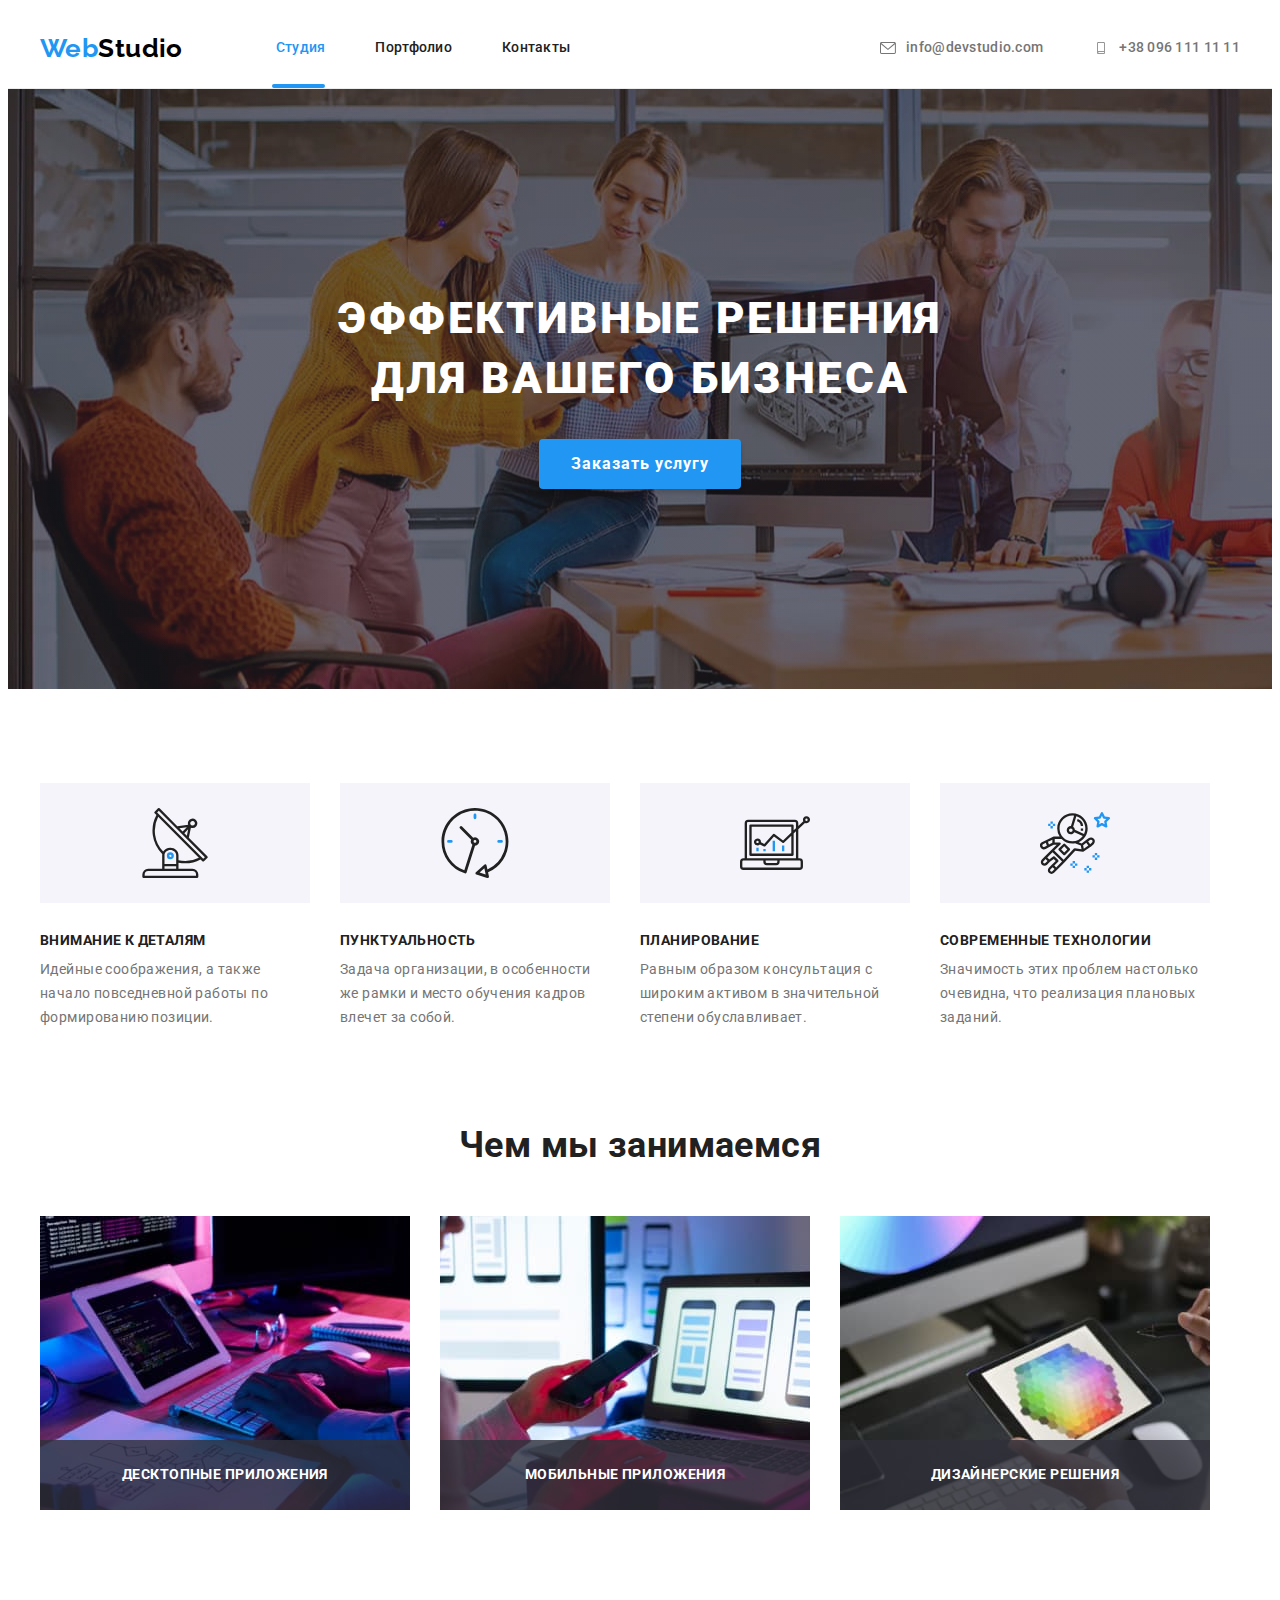
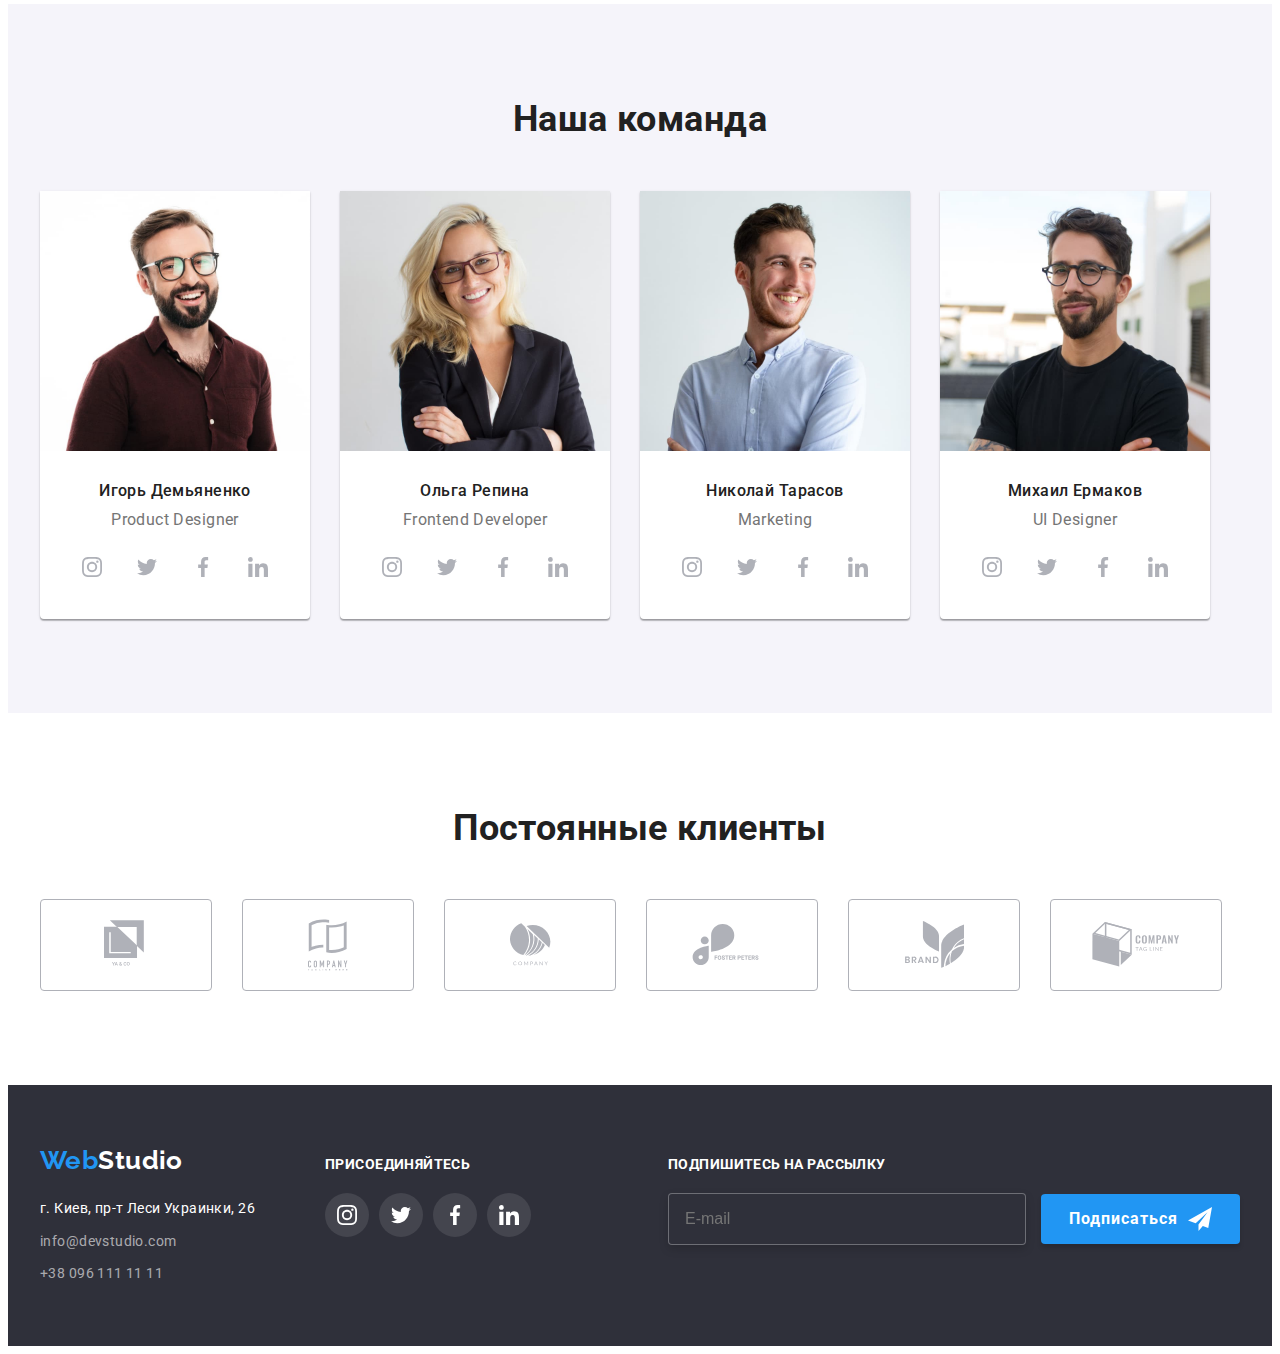
==== index.html @ 2f0ef929 "Оформление классов по BEM: form" ====
<!DOCTYPE html>
<html lang="ru">
  <head>
    <meta charset="UTF-8" />
    <meta http-equiv="X-UA-Compatible" content="IE=edge" />
    <meta name="viewport" content="width=device-width, initial-scale=1.0" />
    <link rel="preconnect" href="https://fonts.gstatic.com" />
    <link
      href="https://fonts.googleapis.com/css2?family=Raleway:wght@700&family=Roboto:wght@400;500;700;900&display=swap"
      rel="stylesheet"
    />
    <link rel="stylesheet" href="./css/styles.css" />
    <link
      rel="stylesheet"
      href="https://cdnjs.cloudflare.com/ajax/libs/modern-normalize/0.2.0/modern-normalize.min.css"
      integrity="sha512-sqIVMkf5f8XGYI/UZYGs7wODxlUeoj9JknataPfUwtvrSKWMHrMXGZ7Evb6nabFYJQG15vFFyALe6r0nWCD1Ug=="
      crossorigin="anonymous"
    />
    <title>Студия</title>
  </head>
  <body class="body">
    <!--Header-->
    <header class="header">
      <div class="body__container">
        <nav class="navigation">
          <a href="./index.html" class="logo logo--color-black header__logo"
            ><span class="logo__web">Web</span>Studio</a>
          <ul class="list navigation__list">
            <li class="navigation__item">
              <a href="./index.html" class="navigation__link navigation__current-page">Студия</a>
            </li>
            <li class="navigation__item">
              <a href="./portfolio.html" class="navigation__link">Портфолио</a>
            </li>
            <li class="navigation__item">
              <a href="#" class="navigation__link">Контакты</a>
            </li>
          </ul>
        </nav>
        <ul class="list header-contact__list">
          <li class="header-contact__item">
            <a href="mailto:info@devstudio.com" class="header-contact__link">
              <svg
                class="header-contact__icon"
                aria-label="Электронный адрес"
                width="16px"
                height="12px"
              >
                <use href="./images/icons.svg#envelope"></use>
              </svg>
              info@devstudio.com</a
            >
          </li>
          <li class="header-contact__item">
            <a href="tel:+380961111111" class="header-contact__link">
              <svg
                class="header-contact__icon"
                aria-label="Номер телефона"
                width="16px"
                height="12px"
              >
                <use href="./images/icons.svg#smartphone"></use>
              </svg>
              +38 096 111 11 11</a
            >
          </li>
        </ul>
      </div>
    </header>
    <main>
      <!--Hero-->
      <section class="section hero">
        <h1 class="hero__title">ЭФФЕКТИВНЫЕ РЕШЕНИЯ ДЛЯ ВАШЕГО БИЗНЕСА</h1>
        <button
          data-modal-open
          type="button "
          value="Заказать услугу"
          class="button hero__button">
          Заказать услугу
        </button>
        <div data-modal class="backdrop is-hidden">
          <div class="modal">
            <h2 class="modal__title">Оставьте свои данные, мы вам перезвоним</h2>
            <form class="form">
              <label class="form__field">
                <input type="text" class="form__input" name="name" />
                <svg aria-label="ваше имя" class="form__icon" width="18px" height="18px">
                  <use href="./images/icons.svg#icon-person"></use>
                </svg>
                <span class="form__label">Имя</span>
              </label>
              <label class="form__field">
                <input type="tel" class="form__input" name="phone-number" />
                <svg aria-label="номер телефона" class="form__icon" width="18px" height="18px">
                  <use href="./images/icons.svg#icon-phone"></use>
                </svg>
                <span class="form__label">Телефон</span>
              </label>
              <label class="form__field">
                <input type="email" class="form__input" name="e-mail" />
                <svg aria-label="электронный адрес" class="form__icon" width="18px" height="18px">
                  <use href="./images/icons.svg#icon-email"></use>
                </svg>
                <span class="form__label">Почта</span>
              </label>
              <label class="form__field">
                <textarea name="comment" class="form__comment" placeholder="Введите текст"></textarea>
                <span class="form__label">Комментарий</span>
              </label>
              <label class="form__policy-agree">
                <input class="checkbox" type="checkbox" name="policy-agree" value="policy-agree">
              <span class="checkbox__icon">
              <svg aria-label="checkbox" class="checkbox__check" width="16px" height="15px">
                <use href="./images/icons.svg#icon-check"></use>
              </svg>
              </span>
              <span class="checkbox__text">Соглашаюсь с рассылкой и принимаю <a class="checkbox__link" href="#">Условия договора</a></span>
              </label>
        <button
          type="submit"
          value="Отправить"
          class="button form__button">
          Отправить
        </button>
            </form>
            <button
              data-modal-close
              type="button"
              value="закрыть окно"
              class="modal__close"
            >
              <svg aria-label="закрыть окно" width="18px" height="18px">
                <use href="./images/icons.svg#icon-x"></use>
              </svg>
            </button>
          </div>
        </div>
      </section>
      <!--feature-->
      <section class="section">
        <div class="body__container">
          <h2 class="visually-hidden">Наши преимущества</h2>
          <ul class="feature list">
            <li class="item">
              <div class="feature-icon">
                <svg aria-label="Иконка антенны" width="70px" height="70px">
                  <use href="./images/icons.svg#antenna"></use>
                </svg>
              </div>
              <h3 class="feature-title">Внимание к деталям</h3>
              <p>
                Идейные соображения, а также начало повседневной работы по
                формированию позиции.
              </p>
            </li>
            <li class="item">
              <div class="feature-icon">
                <svg aria-label="Иконка часов" width="70px" height="70px">
                  <use href="./images/icons.svg#clock"></use>
                </svg>
              </div>
              <h3 class="feature-title">Пунктуальность</h3>
              <p>
                Задача организации, в особенности же рамки и место обучения
                кадров влечет за собой.
              </p>
            </li>
            <li class="item">
              <div class="feature-icon">
                <svg aria-label="Иконка диаграммы" width="70px" height="70px">
                  <use href="./images/icons.svg#diagram"></use>
                </svg>
              </div>
              <h3 class="feature-title">Планирование</h3>
              <p>
                Равным образом консультация с широким активом в значительной
                степени обуславливает.
              </p>
            </li>
            <li class="item">
              <div class="feature-icon">
                <svg aria-label="Иконка астронавта" width="70px" height="70px">
                  <use href="./images/icons.svg#astronaut"></use>
                </svg>
              </div>
              <h3 class="feature-title">Современные технологии</h3>
              <p>
                Значимость этих проблем настолько очевидна, что реализация
                плановых заданий.
              </p>
            </li>
          </ul>
        </div>
      </section>
      <!--Our work-->
      <section class="section our-work">
        <div class="body__container">
          <h2 class="section__title">Чем мы занимаемся</h2>
          <ul class="our-work-lists list">
            <li class="our-work-list">
              <div class="our-work-box">
                <h3 class="our-work-title">десктопные приложения</h3>
              </div>
              <img src="./images/box1.jpg" alt="Пишем код" width="370" />
            </li>
            <li class="our-work-list">
              <div class="our-work-box">
                <h3 class="our-work-title">мобильные приложения</h3>
              </div>
              <img
                src="./images/box2.jpg"
                alt="Разрабатываем мобильные приложения"
                width="370"
              />
            </li>
            <li class="our-work-list">
              <div class="our-work-box">
                <h3 class="our-work-title">дизайнерские решения</h3>
              </div>
              <img
                src="./images/box3.jpg"
                alt="Разрабатываем дизайн"
                width="370"
              />
            </li>
          </ul>
        </div>
      </section>
      <!--Our team-->
      <section class="section our-team">
        <div class="body__container">
          <h2 class="section__title">Наша команда</h2>
          <ul class="team-list list">
            <li class="item">
              <img
                src="./images/photo1.jpg"
                alt="Фото Игоря Демьяненко"
                width="270"
              />
              <div class="member-description">
                <h3 class="team-member">Игорь Демьяненко</h3>
                <p class="team-position">Product Designer</p>
                <ul class="member-social-links">
                  <li>
                    <a
                      href="#"
                      class="social-link"
                      aria-label="иконка instagram"
                    >
                      <svg class="icon" width="20px" height="20px">
                        <use href="./images/icons.svg#instagram"></use>
                      </svg>
                    </a>
                  </li>
                  <li>
                    <a href="#" class="social-link" aria-label="иконка twitter">
                      <svg class="icon" width="20px" height="20px">
                        <use href="./images/icons.svg#twitter"></use>
                      </svg>
                    </a>
                  </li>
                  <li>
                    <a
                      href="#"
                      class="social-link"
                      aria-label="иконка facebook"
                    >
                      <svg class="icon" width="20px" height="20px">
                        <use href="./images/icons.svg#facebook"></use>
                      </svg>
                    </a>
                  </li>
                  <li>
                    <a
                      href="#"
                      class="social-link"
                      aria-label="иконка linkedin"
                    >
                      <svg class="icon" width="20px" height="20px">
                        <use href="./images/icons.svg#linkedin"></use>
                      </svg>
                    </a>
                  </li>
                </ul>
              </div>
            </li>
            <li class="item">
              <img
                src="./images/photo2.jpg"
                alt="Фото Ольги Репиной"
                width="270"
              />
              <div class="member-description">
                <h3 class="team-member">Ольга Репина</h3>
                <p class="team-position">Frontend Developer</p>
                <ul class="member-social-links">
                  <li>
                    <a
                      href="#"
                      class="social-link"
                      aria-label="иконка instagram"
                    >
                      <svg class="icon" width="20px" height="20px">
                        <use href="./images/icons.svg#instagram"></use>
                      </svg>
                    </a>
                  </li>
                  <li>
                    <a href="#" class="social-link" aria-label="иконка twitter">
                      <svg class="icon" width="20px" height="20px">
                        <use href="./images/icons.svg#twitter"></use>
                      </svg>
                    </a>
                  </li>
                  <li>
                    <a
                      href="#"
                      class="social-link"
                      aria-label="иконка facebook"
                    >
                      <svg class="icon" width="20px" height="20px">
                        <use href="./images/icons.svg#facebook"></use>
                      </svg>
                    </a>
                  </li>
                  <li>
                    <a
                      href="#"
                      class="social-link"
                      aria-label="иконка linkedin"
                    >
                      <svg class="icon" width="20px" height="20px">
                        <use href="./images/icons.svg#linkedin"></use>
                      </svg>
                    </a>
                  </li>
                </ul>
              </div>
            </li>
            <li class="item">
              <img
                src="./images/photo3.jpg"
                alt="Фото Николая Тарасова"
                width="270"
              />
              <div class="member-description">
                <h3 class="team-member">Николай Тарасов</h3>
                <p class="team-position">Marketing</p>
                <ul class="member-social-links">
                  <li>
                    <a
                      href="#"
                      class="social-link"
                      aria-label="иконка instagram"
                    >
                      <svg class="icon" width="20px" height="20px">
                        <use href="./images/icons.svg#instagram"></use>
                      </svg>
                    </a>
                  </li>
                  <li>
                    <a href="#" class="social-link" aria-label="иконка twitter">
                      <svg class="icon" width="20px" height="20px">
                        <use href="./images/icons.svg#twitter"></use>
                      </svg>
                    </a>
                  </li>
                  <li>
                    <a
                      href="#"
                      class="social-link"
                      aria-label="иконка facebook"
                    >
                      <svg class="icon" width="20px" height="20px">
                        <use href="./images/icons.svg#facebook"></use>
                      </svg>
                    </a>
                  </li>
                  <li>
                    <a
                      href="#"
                      class="social-link"
                      aria-label="иконка linkedin"
                    >
                      <svg class="icon" width="20px" height="20px">
                        <use href="./images/icons.svg#linkedin"></use>
                      </svg>
                    </a>
                  </li>
                </ul>
              </div>
            </li>
            <li class="item">
              <img
                src="./images/photo4.jpg"
                alt="Фото Михаила Ермакова"
                width="270"
              />
              <div class="member-description">
                <h3 class="team-member">Михаил Ермаков</h3>
                <p class="team-position">UI Designer</p>
                <ul class="member-social-links">
                  <li>
                    <a
                      href="#"
                      class="social-link"
                      aria-label="иконка instagram"
                    >
                      <svg class="icon" width="20px" height="20px">
                        <use href="./images/icons.svg#instagram"></use>
                      </svg>
                    </a>
                  </li>
                  <li>
                    <a href="#" class="social-link" aria-label="иконка twitter">
                      <svg class="icon" width="20px" height="20px">
                        <use href="./images/icons.svg#twitter"></use>
                      </svg>
                    </a>
                  </li>
                  <li>
                    <a
                      href="#"
                      class="social-link"
                      aria-label="иконка facebook"
                    >
                      <svg class="icon" width="20px" height="20px">
                        <use href="./images/icons.svg#facebook"></use>
                      </svg>
                    </a>
                  </li>
                  <li>
                    <a
                      href="#"
                      class="social-link"
                      aria-label="иконка linkedin"
                    >
                      <svg class="icon" width="20px" height="20px">
                        <use href="./images/icons.svg#linkedin"></use>
                      </svg>
                    </a>
                  </li>
                </ul>
              </div>
            </li>
          </ul>
        </div>
      </section>

      <!-- Regular clients -->

      <section class="section">
        <div class="body__container">
          <h2 class="section__title">Постоянные клиенты</h2>
          <ul class="regular-clients">
            <li class="item">
              <a href="#" class="client-link">
                <svg class="icon" width="44px" height="49px">
                  <use href="./images/icons.svg#logo1"></use>
                </svg>
              </a>
            </li>
            <li class="item">
              <a href="#" class="client-link">
                <svg class="icon" width="40px" height="52px">
                  <use href="./images/icons.svg#logo2"></use>
                </svg>
              </a>
            </li>
            <li class="item">
              <a href="#" class="client-link">
                <svg class="icon" width="41px" height="43px">
                  <use href="./images/icons.svg#logo3"></use>
                </svg>
              </a>
            </li>
            <li class="item">
              <a href="#" class="client-link">
                <svg class="icon" width="80px" height="42px">
                  <use href="./images/icons.svg#logo4"></use>
                </svg>
              </a>
            </li>
            <li class="item">
              <a href="#" class="client-link">
                <svg class="icon" width="59px" height="47px">
                  <use href="./images/icons.svg#logo5"></use>
                </svg>
              </a>
            </li>
            <li class="item">
              <a href="#" class="client-link">
                <svg class="icon" width="88px" height="45px">
                  <use href="./images/icons.svg#logo6"></use>
                </svg>
              </a>
            </li>
          </ul>
        </div>
      </section>
    </main>
    <!--Footer-->
    <footer class="footer">
      <div class="body__container">
        <div class="address-thumb">
          <a href="./index.html" class="logo logo--color-white">
            <span class="logo__web">Web</span>Studio</a
          >
          <address class="address">
            г. Киев, пр-т Леси Украинки, 26
            <a href="mailto:info@devstudio.com" class="footer-contacts"
              >info@devstudio.com</a
            >
            <a href="tel:+380961111111" class="footer-contacts"
              >+38 096 111 11 11</a
            >
          </address>
        </div>
        <div class="member-social-links-thumb">
          <p class="footer-title">присоединяйтесь</p>
          <ul class="footer-social-links">
            <li class="footer-social-link">
              <a href="#" class="social-link" aria-label="иконка instagram">
                <svg class="icon" width="20px" height="20px">
                  <use href="./images/icons.svg#instagram"></use>
                </svg>
              </a>
            </li>
            <li class="footer-social-link">
              <a href="#" class="social-link" aria-label="иконка twitter">
                <svg class="icon" width="20px" height="20px">
                  <use href="./images/icons.svg#twitter"></use>
                </svg>
              </a>
            </li>
            <li class="footer-social-link">
              <a href="#" class="social-link" aria-label="иконка facebook">
                <svg class="icon" width="20px" height="20px">
                  <use href="./images/icons.svg#facebook"></use>
                </svg>
              </a>
            </li>
            <li class="footer-social-link">
              <a href="#" class="social-link" aria-label="иконка linkedin">
                <svg class="icon" width="20px" height="20px">
                  <use href="./images/icons.svg#linkedin"></use>
                </svg>
              </a>
            </li>
          </ul>
        </div>
        <div class="subscribe-thumb">
          <form class="subscribe-form">
            <p class="footer-title">Подпишитесь на рассылку</p>
            <label class="subscribe-field">
              <input
                type="email"
                class="subscribe-input"
                name="mail"
                placeholder="E-mail"
              />
            </label>
            <button type="submit" class="button subscribe__button">
              Подписаться
              <svg class="subscribe__icon" width="24px" height="24px">
                <use href="./images/icons.svg#icon-send"></use>
              </svg>
            </button>
          </form>
        </div>
      </div>
    </footer>
    <script src="./js/modal.js"></script>
  </body>
</html>
---- css/styles.css ----
:root {
  --text-color: #757575;
  --accent: #2196f3;
  --heading-color: #212121;
  --white-color: #ffffff;
  --black-color: #000000;
  --background-dark: #2f303a;
  --background-grey: #f5f4fa;
  --icon-color: #afb1b8;
  --duration: 250ms;
  --cubic-bezier: cubic-bezier(0.4, 0, 0.2, 1);
}

.body {
  font-family: "Roboto", sans-serif;
  font-style: normal;
  font-weight: normal;
  font-size: 14px;
  line-height: 1.71;
  letter-spacing: 0.03em;
  color: var(--text-color);
}

a {
  text-decoration: none;
}

li {
  list-style: none;
}

img {
  display: block;
  max-width: 100%;
  height: auto;
}

button {
  font-family: inherit;
  cursor: pointer;
  background-color: inherit;
  border: none;
}

h1,
h2,
h3,
h4,
h5,
h6,
p {
  margin-top: 0;
  margin-bottom: 0;
}

/* components */

.body__container {
  width: 1200px;
  padding-left: 15px;
  padding-right: 15px;
  margin-left: auto;
  margin-right: auto;
}

.list {
  list-style: none;
  padding-left: 0;
  margin: 0;
}

.logo {
  font-family: Raleway, sans-serif;
  font-style: normal;
  font-weight: bold;
  font-size: 26px;
  line-height: 1.19;
}

.logo__web {
  color: var(--accent);
}

.logo--color-black {
  color: var(--black-color);
}

.logo--color-white {
  color: var(--white-color);
}

.section {
  padding-top: 94px;
  padding-bottom: 94px;
}

.section__title {
  margin-bottom: 50px;
  font-size: 36px;
  line-height: 1.17;
  text-align: center;
  color: var(--heading-color);
}

.visually-hidden {
  position: absolute;
  width: 1px;
  height: 1px;
  margin: -1px;
  border: 0;
  padding: 0;

  white-space: nowrap;
  clip-path: inset(100%);
  clip: rect(0 0 0 0);
  overflow: hidden;
}

/* header */

.header {
  border-bottom: 1px solid #ececec;
}

.header .body__container,
.navigation,
.navigation__list,
.header-contact__list {
  display: flex;
  align-items: center;
}

.header__logo {
  margin-right: 93px;
}

.navigation__link {
  color: var(--heading-color);
}

.navigation__item:not(:last-child) {
  margin-right: 50px;
}

.header-contact__list {
  margin-left: auto;
}

.header-contact__item + .header-contact__item {
  margin-left: 50px;
}

.navigation__link,
.header-contact__link {
  display: flex;
  align-items: center;
  padding-top: 32px;
  padding-bottom: 32px;

  font-weight: 500;
  line-height: 1.14;
  letter-spacing: 0.02em;

  transition: color var(--duration) var(--cubic-bezier);
}

.header-contact__link {
  color: var(--text-color);
}

.header-contact__icon {
  margin-right: 10px;
  fill: currentColor;

  transition: fill var(--duration) var(--cubic-bezier);
}

.navigation__link:hover,
.navigation__link:focus,
.header-contact__link:hover,
.header-contact__link:focus,
.footer-contacts:hover,
.footer-contacts:focus {
  color: var(--accent);
}

.header-contact__link:hover .icon,
.header-contact__link:focus .icon {
  fill: var(--accent);
}

.navigation__current-page {
  position: relative;
  color: var(--accent);
  font-weight: 500;
  letter-spacing: 0.02em;
}

.navigation__current-page::after {
  content: "";
  position: absolute;
  right: 0;
  bottom: 0;
  width: 100%;
  border: 2px solid var(--accent);
  border-radius: 2px;
}

/* hero */

.hero {
  padding-top: 200px;
  padding-bottom: 200px;
  margin-left: auto;
  margin-right: auto;

  max-width: 1600px;

  background-color: #c4c4c4;
  background-image: linear-gradient(
      to right,
      rgba(47, 48, 58, 0.4),
      rgba(47, 48, 58, 0.4)
    ),
    url(../images/main-bg.jpg);
  background-size: cover;
}

.hero__title {
  max-width: 696px;
  margin-left: auto;
  margin-right: auto;
  margin-top: 0;
  margin-bottom: 30px;

  font-weight: 900;
  font-size: 44px;
  line-height: 1.36;
  text-align: center;
  letter-spacing: 0.06em;
  text-transform: uppercase;
  color: var(--white-color);
}

.button {
  font-weight: bold;
  font-size: 16px;
  line-height: 1.87;
  display: flex;
  align-items: center;
  text-align: center;
  letter-spacing: 0.06em;
  cursor: pointer;
  border: 0;
  color: var(--white-color);
  background-color: var(--accent);
  box-shadow: 0px 4px 4px rgba(0, 0, 0, 0.15);
  border-radius: 4px;
}

.hero__button {
  margin-left: auto;
  margin-right: auto;
  padding: 10px 32px;
}

/* Modal */

.backdrop {
  position: fixed;
  top: 0;
  left: 0;

  width: 100%;
  height: 100%;

  background-color: rgba(0, 0, 0, 0.2);

  opacity: 1;

  transition: opacity var(--duration) var(--cubic-bezier),
    visibility var(--duration) var(--cubic-bezier);
}

.backdrop.is-hidden {
  opacity: 0;
  pointer-events: none;
  visibility: hidden;
}

.backdrop.is-hidden .modal {
  transform: translate(-50%, -50%) scale(0.9);
  transition: transform var(--duration) var(--cubic-bezier);
}

.modal {
  position: absolute;
  top: 50%;
  left: 50%;

  width: 528px;
  height: 581px;
  padding: 40px;

  border-radius: 4px;
  background-color: var(--white-color);
  box-shadow: 0px 1px 3px rgba(0, 0, 0, 0.12), 0px 1px 1px rgba(0, 0, 0, 0.14),
    0px 2px 1px rgba(0, 0, 0, 0.2);

  transform: translate(-50%, -50%) scale(1);
  transition: transform var(--duration) var(--cubic-bezier);
}

.modal__title {
  font-weight: bold;
  font-size: 20px;
  line-height: 1.15;
  text-align: center;
  letter-spacing: 0.03em;
  color: var(--heading-color);
}

.form {
  margin-top: 30px;
  margin-bottom: 20px;
}

.form__field {
  position: relative;
  display: block;
}

.form__label {
  position: absolute;
  top: -18px;
  left: 0;
  font-size: 12px;
  line-height: 1.17;
  letter-spacing: 0.01em;
}

.form__input {
  width: 100%;
  margin: 0 0 28px 0;
  padding: 11px 12px 11px 42px;
  border: 1px solid rgba(33, 33, 33, 0.2);
  box-sizing: border-box;
  border-radius: 4px;
  outline: 0;
  transition: border-color var(--duration) var(--cubic-bezier);
}

.form__input:focus {
  border-color: var(--accent);
}

.form__icon {
  position: absolute;
  top: 11px;
  left: 12px;
  transition: fill var(--duration) var(--cubic-bezier);
}

.form__input:focus + .form__icon {
  fill: var(--accent);
}

.form__comment {
  padding: 12px 16px;
  margin-bottom: 20px;
  width: 100%;
  height: 120px;
  resize: none;
  border: 1px solid rgba(33, 33, 33, 0.2);
  box-sizing: border-box;
  border-radius: 4px;
  outline: 0;
  transition: border-color var(--duration) var(--cubic-bezier);
}

.form__comment:focus {
  border-color: var(--accent);
}

.form__comment::placeholder {
  font-size: 14px;
  line-height: 1.14;
  letter-spacing: 0.01em;
  color: rgba(117, 117, 117, 0.5);
}

.form__policy-agree {
  display: flex;
  align-items: center;
}

.checkbox {
  -webkit-appearance: none;
  -moz-appearance: none;
  appearance: none;
  position: absolute;
  display: flex;
  align-items: center;
  justify-content: center;
}

.checkbox__icon {
  position: absolute;
  margin-left: 12px;
  width: 16px;
  height: 15px;
  display: flex;
  align-items: center;
  border: 2px solid var(--heading-color);
  border-radius: 2px;
  box-sizing: border-box;
  box-shadow: 0px 4px 4px rgba(0, 0, 0, 0.25);
  transition: background-color var(--duration) var(--cubic-bezier);
  transition: border var(--duration) var(--cubic-bezier);
}

.checkbox:checked + .checkbox__icon {
  background-color: var(--accent);
  border: 0;
}

.checkbox__text {
  margin-left: 35px;
}

.checkbox__link {
  text-decoration-line: underline;
  color: var(--accent);
}

.form__button {
  margin-top: 30px;
  margin-left: auto;
  margin-right: auto;
  padding: 10px 55px;
}

.modal__close {
  position: absolute;
  top: 8px;
  right: 8px;
  display: flex;
  justify-content: center;
  align-items: center;
  width: 30px;
  height: 30px;
  border-radius: 50%;
  border: 1px solid rgba(0, 0, 0, 0.1);
  transition: fill var(--duration) var(--cubic-bezier);
}

.modal__close:hover {
  fill: var(--accent);
}

/* feature */

.feature {
  display: flex;
  margin: -15px;
}

.feature .item {
  width: 270px;
  margin: 15px;
}

.feature-title {
  margin-bottom: 10px;
  font-size: 14px;
  line-height: 1.14;
  text-transform: uppercase;
  color: var(--heading-color);
}

.feature-icon {
  height: 120px;
  margin-bottom: 30px;
  background-color: var(--background-grey);
}

.feature-icon {
  display: flex;
  justify-content: center;
  align-items: center;
}

/* Our work */

.our-work {
  padding-top: 0;
}

.our-work-lists {
  display: flex;
  margin: -15px;
}

.our-work-list {
  position: relative;
  margin: 15px;
}

.our-work-box {
  position: absolute;
  bottom: 0;
  display: flex;
  align-items: center;
  justify-content: center;
  width: 100%;
  height: 70px;
  background: rgba(47, 48, 58, 0.8);
}

.our-work-title {
  font-weight: bold;
  font-size: 14px;
  line-height: 1.14;
  text-transform: uppercase;
  color: var(--white-color);
}

/* Our team */

.our-team {
  background-color: var(--background-grey);
}

.member-description {
  padding: 30px;
}

.team-list {
  display: flex;
  margin: -15px;
}

.team-list .item {
  max-width: 270px;
  margin: 15px;
  background-color: var(--white-color);
  box-shadow: 0px 1px 3px rgba(0, 0, 0, 0.12), 0px 1px 1px rgba(0, 0, 0, 0.14),
    0px 2px 1px rgba(0, 0, 0, 0.2);
  border-radius: 0px 0px 4px 4px;
}

.team-member {
  margin-bottom: 10px;
  font-weight: 500;
  font-size: 16px;
  line-height: 1.19;
  text-align: center;
  color: var(--heading-color);
}

.team-position {
  margin-bottom: 16px;
  font-size: 16px;
  line-height: 1.19;
  text-align: center;
}

.member-social-links {
  padding: 0;
  display: flex;
  justify-content: space-between;
}

.social-link {
  display: flex;
  justify-content: center;
  align-items: center;
  width: 44px;
  height: 44px;
  border-radius: 50%;
  transition: background-color var(--duration) var(--cubic-bezier);
}

.member-social-links .icon {
  fill: var(--icon-color);
  transition: fill var(--duration) var(--cubic-bezier);
}

.member-social-links .social-link:hover .icon,
.member-social-links .social-link:focus .icon {
  fill: var(--white-color);
}

.member-social-links .social-link:hover,
.member-social-links .social-link:focus {
  background-color: var(--accent);
}

/* Regular clients */

.regular-clients {
  display: flex;
  padding: 0;
  margin: 0;
}

.regular-clients .item:not(:last-child) {
  margin-right: 30px;
}

.client-link {
  display: flex;
  justify-content: center;
  align-items: center;
  width: 170px;
  height: 90px;
  border: 1px solid var(--icon-color);
  border-radius: 4px;
  transition: border-color var(--duration) var(--cubic-bezier);
}

.regular-clients .icon {
  fill: var(--icon-color);
  transition: fill var(--duration) var(--cubic-bezier);
}

.client-link:hover,
.client-link:focus {
  border-color: var(--accent);
}

.client-link:hover .icon,
.client-link:focus .icon {
  fill: var(--accent);
}

/* Footer */

.footer {
  padding-top: 60px;
  padding-bottom: 60px;
  background-color: var(--background-dark);
}

.footer .logo {
  color: var(--white-color);
}

.address {
  margin-top: 20px;

  font-style: normal;
  color: var(--white-color);
}

.footer-contacts {
  display: block;
  margin-top: 9px;

  color: rgba(255, 255, 255, 0.6);

  transition: color var(--duration) var(--cubic-bezier);
}

.footer .body__container {
  display: flex;
  align-items: baseline;
}

.member-social-links-thumb {
  margin-left: 70px;
}

.footer-title {
  margin-bottom: 20px;
  font-weight: bold;
  font-size: 14px;
  line-height: 1.14;
  text-transform: uppercase;
  color: var(--white-color);
}

.footer-social-links {
  margin: 0;
  padding: 0;
  display: flex;
}

.footer-social-link:not(:last-child) {
  margin-right: 10px;
}

.footer-social-links .social-link {
  background-color: rgba(255, 255, 255, 0.1);
}

.footer-social-links .icon {
  fill: var(--white-color);
}

.footer-social-links .social-link:hover .icon,
.footer-social-links .social-link:focus .icon {
  fill: var(--white-color);
}

.footer-social-links .social-link:hover,
.footer-social-links .social-link:focus {
  background-color: var(--accent);
}

.subscribe-thumb {
  margin-left: auto;
}

.subscribe-input {
  width: 358px;
  padding: 15px 16px;
  font-size: 16px;
  line-height: 1.25;
  cursor: pointer;
  border: 1px solid rgba(255, 255, 255, 0.3);
  box-sizing: border-box;
  filter: drop-shadow(0px 4px 4px rgba(0, 0, 0, 0.15));
  border-radius: 4px;
  background-color: var(--background-dark);
  color: var(--white-color);
}

.subscribe__button {
  margin-left: 12px;
  margin-right: auto;
  padding: 10px 28px;
  display: inline-flex;
}

.subscribe__icon {
  margin-left: 10px;
}

/* Work filter */

.work-filter {
  display: flex;
  justify-content: center;
  margin-bottom: 50px;
}

.work-filter .item + .item {
  margin-left: 8px;
}

.filter-button {
  padding: 6px 22px;
  font-weight: 500;
  font-size: 16px;
  line-height: 1.62;
  text-align: center;
  cursor: pointer;
  border: 0;
  border-radius: 4px;
  color: var(--heading-color);
  background-color: var(--background-grey);
  transition-property: color, background-color, box-shadow;
  transition-duration: var(--duration);
  transition-timing-function: var(--cubic-bezier);
}

.filter-button:hover,
.filter-button:focus {
  color: var(--white-color);
  background-color: var(--accent);
  box-shadow: 0px 3px 1px rgba(0, 0, 0, 0.1), 0px 1px 2px rgba(0, 0, 0, 0.08),
    0px 2px 2px rgba(0, 0, 0, 0.12);
}

/* Work list */

.work-list {
  display: flex;
  flex-wrap: wrap;
  margin: -15px;
}

.work-list .item {
  margin: 15px;
  flex-basis: calc(100% / 3 - 30px);
  box-sizing: border-box;
  transition: box-shadow var(--duration) var(--cubic-bezier);
}

.work-list .item:hover,
.work-list .item:focus {
  box-shadow: 0px 1px 1px rgba(0, 0, 0, 0.12), 0px 4px 4px rgba(0, 0, 0, 0.06),
    1px 4px 6px rgba(0, 0, 0, 0.16);
}

.work-list-content {
  padding: 20px 24px;
  border: 1px solid #eeeeee;
  border-top: none;
}

.work-name {
  margin-bottom: 4px;
  font-size: 18px;
  line-height: 2;
  letter-spacing: 0.06em;
  color: var(--heading-color);
}

.work-type {
  margin-bottom: 0;
  font-size: 16px;
  line-height: 1.87;
}

.work-photo {
  position: relative;
  overflow: hidden;
}

.work-overlay {
  position: absolute;
  top: 0;
  right: 0;
  display: flex;
  align-items: center;
  justify-content: center;
  width: 100%;
  height: 100%;
  background: rgba(33, 150, 243, 0.9);
  transform: translateY(100%);
  transition: transform var(--duration) var(--cubic-bezier);
}

.work-list .item:hover .work-overlay,
.work-list .item:focus .work-overlay {
  transform: translateY(0);
  transition: transform var(--duration) var(--cubic-bezier);
}

.work-overlay .text {
  padding: 0 24px;
  font-size: 18px;
  line-height: 1.56;
  color: var(--white-color);
}
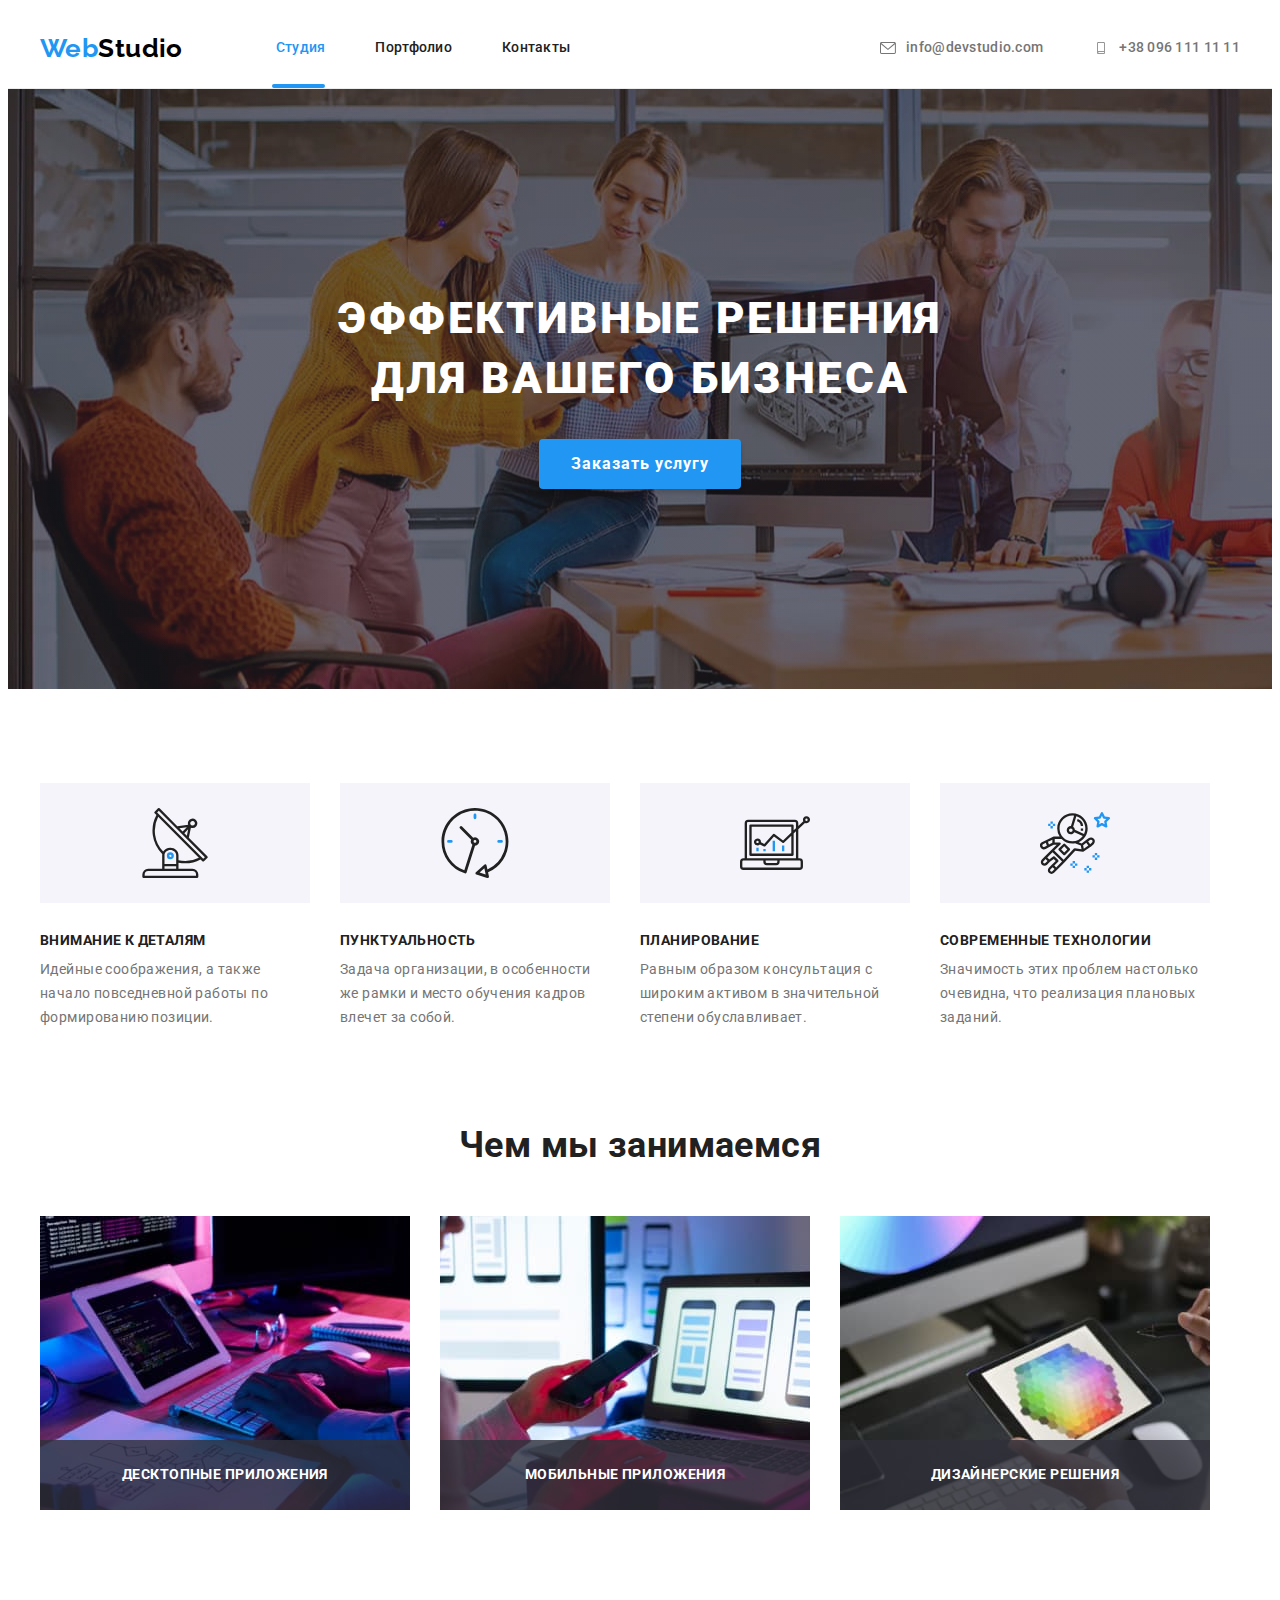
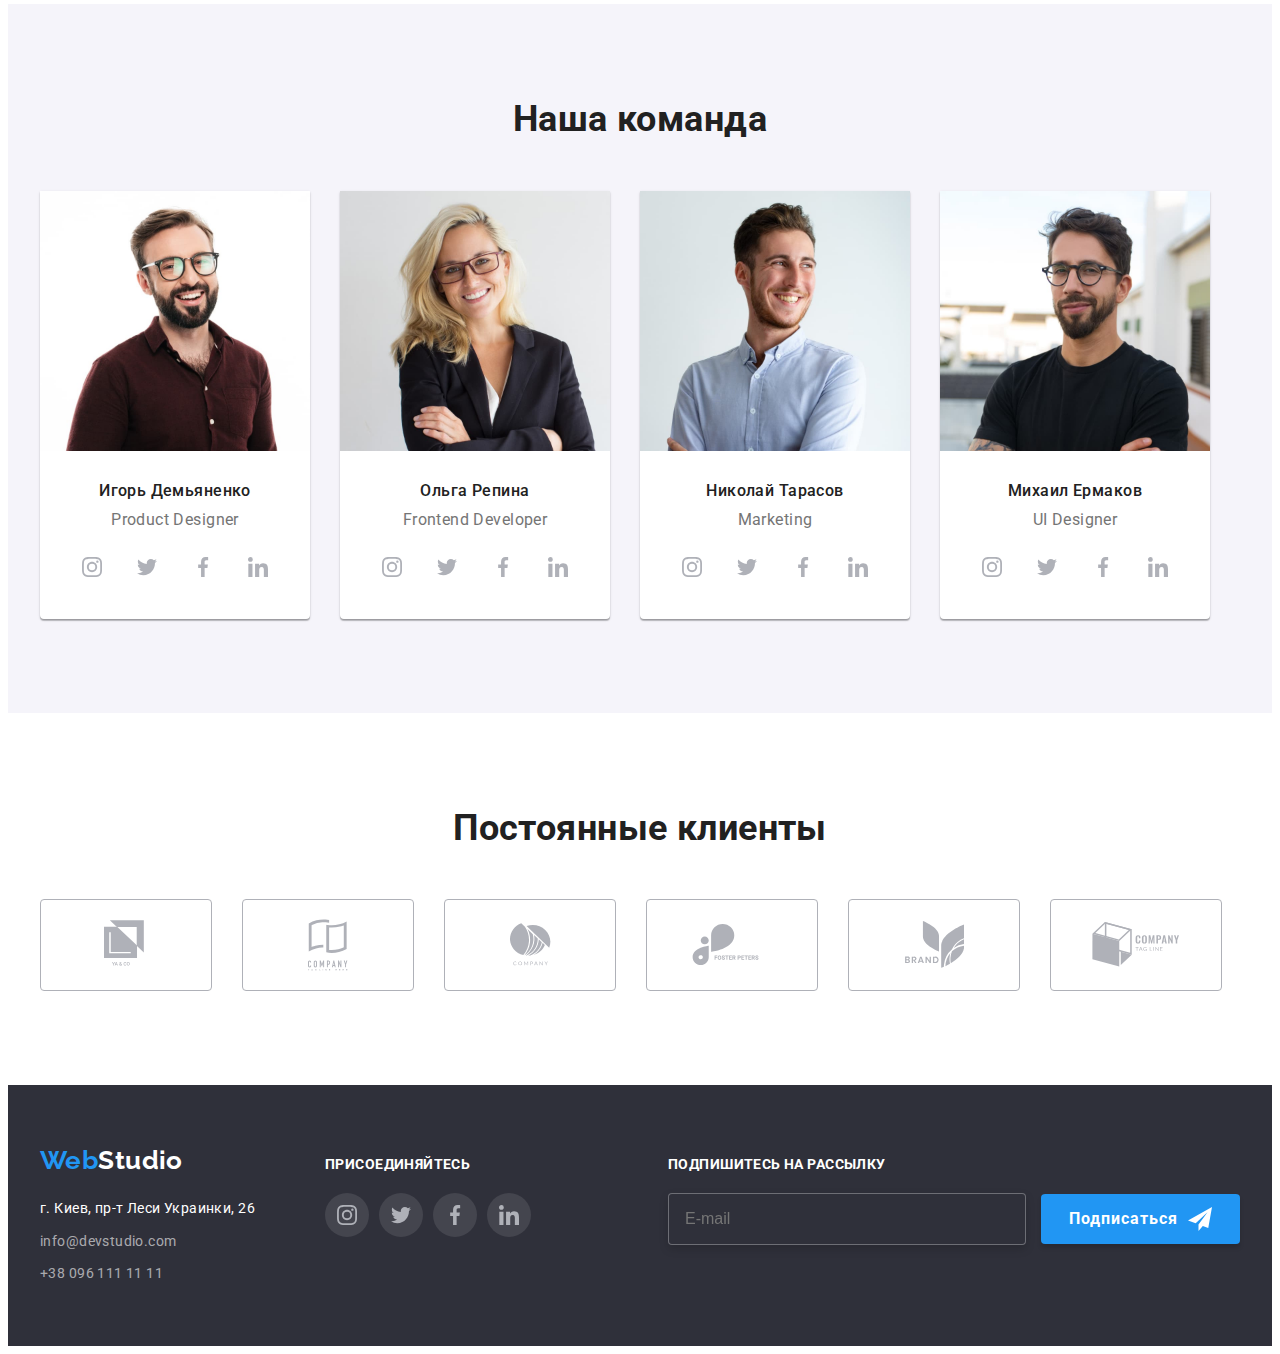
==== commit 5f60d0af: "Оформление классов по BEM: index.html" ====
--- a/index.html
+++ b/index.html
@@ -37,11 +37,11 @@
             </li>
           </ul>
         </nav>
-        <ul class="list header-contact__list">
-          <li class="header-contact__item">
-            <a href="mailto:info@devstudio.com" class="header-contact__link">
+        <ul class="list header-contact-list">
+          <li class="header-contact-list__item">
+            <a href="mailto:info@devstudio.com" class="header-contact-list__link">
               <svg
-                class="header-contact__icon"
+                class="header-contact-list__icon"
                 aria-label="Электронный адрес"
                 width="16px"
                 height="12px"
@@ -51,10 +51,10 @@
               info@devstudio.com</a
             >
           </li>
-          <li class="header-contact__item">
-            <a href="tel:+380961111111" class="header-contact__link">
+          <li class="header-contact-list__item">
+            <a href="tel:+380961111111" class="header-contact-list__link">
               <svg
-                class="header-contact__icon"
+                class="header-contact-list__icon"
                 aria-label="Номер телефона"
                 width="16px"
                 height="12px"
@@ -137,53 +137,53 @@
         </div>
       </section>
       <!--feature-->
-      <section class="section">
+      <section class="section feature">
         <div class="body__container">
           <h2 class="visually-hidden">Наши преимущества</h2>
-          <ul class="feature list">
-            <li class="item">
-              <div class="feature-icon">
+          <ul class="feature__list list">
+            <li class="feature__item">
+              <div class="feature__icon">
                 <svg aria-label="Иконка антенны" width="70px" height="70px">
                   <use href="./images/icons.svg#antenna"></use>
                 </svg>
               </div>
-              <h3 class="feature-title">Внимание к деталям</h3>
+              <h3 class="feature__title">Внимание к деталям</h3>
               <p>
                 Идейные соображения, а также начало повседневной работы по
                 формированию позиции.
               </p>
             </li>
-            <li class="item">
-              <div class="feature-icon">
+            <li class="feature__item">
+              <div class="feature__icon">
                 <svg aria-label="Иконка часов" width="70px" height="70px">
                   <use href="./images/icons.svg#clock"></use>
                 </svg>
               </div>
-              <h3 class="feature-title">Пунктуальность</h3>
+              <h3 class="feature__title">Пунктуальность</h3>
               <p>
                 Задача организации, в особенности же рамки и место обучения
                 кадров влечет за собой.
               </p>
             </li>
-            <li class="item">
-              <div class="feature-icon">
+            <li class="feature__item">
+              <div class="feature__icon">
                 <svg aria-label="Иконка диаграммы" width="70px" height="70px">
                   <use href="./images/icons.svg#diagram"></use>
                 </svg>
               </div>
-              <h3 class="feature-title">Планирование</h3>
+              <h3 class="feature__title">Планирование</h3>
               <p>
                 Равным образом консультация с широким активом в значительной
                 степени обуславливает.
               </p>
             </li>
-            <li class="item">
-              <div class="feature-icon">
+            <li class="feature__item">
+              <div class="feature__icon">
                 <svg aria-label="Иконка астронавта" width="70px" height="70px">
                   <use href="./images/icons.svg#astronaut"></use>
                 </svg>
               </div>
-              <h3 class="feature-title">Современные технологии</h3>
+              <h3 class="feature__title">Современные технологии</h3>
               <p>
                 Значимость этих проблем настолько очевидна, что реализация
                 плановых заданий.
@@ -196,16 +196,16 @@
       <section class="section our-work">
         <div class="body__container">
           <h2 class="section__title">Чем мы занимаемся</h2>
-          <ul class="our-work-lists list">
-            <li class="our-work-list">
-              <div class="our-work-box">
-                <h3 class="our-work-title">десктопные приложения</h3>
+          <ul class="our-work__list list">
+            <li class="our-work__item">
+              <div class="our-work__box">
+                <h3 class="our-work__title">десктопные приложения</h3>
               </div>
               <img src="./images/box1.jpg" alt="Пишем код" width="370" />
             </li>
-            <li class="our-work-list">
-              <div class="our-work-box">
-                <h3 class="our-work-title">мобильные приложения</h3>
+            <li class="our-work__item">
+              <div class="our-work__box">
+                <h3 class="our-work__title">мобильные приложения</h3>
               </div>
               <img
                 src="./images/box2.jpg"
@@ -213,9 +213,9 @@
                 width="370"
               />
             </li>
-            <li class="our-work-list">
-              <div class="our-work-box">
-                <h3 class="our-work-title">дизайнерские решения</h3>
+            <li class="our-work__item">
+              <div class="our-work__box">
+                <h3 class="our-work__title">дизайнерские решения</h3>
               </div>
               <img
                 src="./images/box3.jpg"
@@ -230,31 +230,31 @@
       <section class="section our-team">
         <div class="body__container">
           <h2 class="section__title">Наша команда</h2>
-          <ul class="team-list list">
-            <li class="item">
+          <ul class="our-team__list list">
+            <li class="our-team__item">
               <img
                 src="./images/photo1.jpg"
                 alt="Фото Игоря Демьяненко"
                 width="270"
               />
-              <div class="member-description">
-                <h3 class="team-member">Игорь Демьяненко</h3>
-                <p class="team-position">Product Designer</p>
-                <ul class="member-social-links">
+              <div class="our-team__member-description">
+                <h3 class="our-team__member-name">Игорь Демьяненко</h3>
+                <p class="our-team__member-position">Product Designer</p>
+                <ul class="our-team__social-links">
                   <li>
                     <a
                       href="#"
                       class="social-link"
                       aria-label="иконка instagram"
                     >
-                      <svg class="icon" width="20px" height="20px">
+                      <svg class="social-link__icon" width="20px" height="20px">
                         <use href="./images/icons.svg#instagram"></use>
                       </svg>
                     </a>
                   </li>
                   <li>
                     <a href="#" class="social-link" aria-label="иконка twitter">
-                      <svg class="icon" width="20px" height="20px">
+                      <svg class="social-link__icon" width="20px" height="20px">
                         <use href="./images/icons.svg#twitter"></use>
                       </svg>
                     </a>
@@ -265,7 +265,7 @@
                       class="social-link"
                       aria-label="иконка facebook"
                     >
-                      <svg class="icon" width="20px" height="20px">
+                      <svg class="social-link__icon" width="20px" height="20px">
                         <use href="./images/icons.svg#facebook"></use>
                       </svg>
                     </a>
@@ -276,7 +276,7 @@
                       class="social-link"
                       aria-label="иконка linkedin"
                     >
-                      <svg class="icon" width="20px" height="20px">
+                      <svg class="social-link__icon" width="20px" height="20px">
                         <use href="./images/icons.svg#linkedin"></use>
                       </svg>
                     </a>
@@ -284,30 +284,30 @@
                 </ul>
               </div>
             </li>
-            <li class="item">
+            <li class="our-team__item">
               <img
                 src="./images/photo2.jpg"
                 alt="Фото Ольги Репиной"
                 width="270"
               />
-              <div class="member-description">
-                <h3 class="team-member">Ольга Репина</h3>
-                <p class="team-position">Frontend Developer</p>
-                <ul class="member-social-links">
+              <div class="our-team__member-description">
+                <h3 class="our-team__member-name">Ольга Репина</h3>
+                <p class="our-team__member-position">Frontend Developer</p>
+                <ul class="our-team__social-links">
                   <li>
                     <a
                       href="#"
                       class="social-link"
                       aria-label="иконка instagram"
                     >
-                      <svg class="icon" width="20px" height="20px">
+                      <svg class="social-link__icon" width="20px" height="20px">
                         <use href="./images/icons.svg#instagram"></use>
                       </svg>
                     </a>
                   </li>
                   <li>
                     <a href="#" class="social-link" aria-label="иконка twitter">
-                      <svg class="icon" width="20px" height="20px">
+                      <svg class="social-link__icon" width="20px" height="20px">
                         <use href="./images/icons.svg#twitter"></use>
                       </svg>
                     </a>
@@ -318,7 +318,7 @@
                       class="social-link"
                       aria-label="иконка facebook"
                     >
-                      <svg class="icon" width="20px" height="20px">
+                      <svg class="social-link__icon" width="20px" height="20px">
                         <use href="./images/icons.svg#facebook"></use>
                       </svg>
                     </a>
@@ -329,7 +329,7 @@
                       class="social-link"
                       aria-label="иконка linkedin"
                     >
-                      <svg class="icon" width="20px" height="20px">
+                      <svg class="social-link__icon" width="20px" height="20px">
                         <use href="./images/icons.svg#linkedin"></use>
                       </svg>
                     </a>
@@ -337,30 +337,30 @@
                 </ul>
               </div>
             </li>
-            <li class="item">
+            <li class="our-team__item">
               <img
                 src="./images/photo3.jpg"
                 alt="Фото Николая Тарасова"
                 width="270"
               />
-              <div class="member-description">
-                <h3 class="team-member">Николай Тарасов</h3>
-                <p class="team-position">Marketing</p>
-                <ul class="member-social-links">
+              <div class="our-team__member-description">
+                <h3 class="our-team__member-name">Николай Тарасов</h3>
+                <p class="our-team__member-position">Marketing</p>
+                <ul class="our-team__social-links">
                   <li>
                     <a
                       href="#"
                       class="social-link"
                       aria-label="иконка instagram"
                     >
-                      <svg class="icon" width="20px" height="20px">
+                      <svg class="social-link__icon" width="20px" height="20px">
                         <use href="./images/icons.svg#instagram"></use>
                       </svg>
                     </a>
                   </li>
                   <li>
                     <a href="#" class="social-link" aria-label="иконка twitter">
-                      <svg class="icon" width="20px" height="20px">
+                      <svg class="social-link__icon" width="20px" height="20px">
                         <use href="./images/icons.svg#twitter"></use>
                       </svg>
                     </a>
@@ -371,7 +371,7 @@
                       class="social-link"
                       aria-label="иконка facebook"
                     >
-                      <svg class="icon" width="20px" height="20px">
+                      <svg class="social-link__icon" width="20px" height="20px">
                         <use href="./images/icons.svg#facebook"></use>
                       </svg>
                     </a>
@@ -382,7 +382,7 @@
                       class="social-link"
                       aria-label="иконка linkedin"
                     >
-                      <svg class="icon" width="20px" height="20px">
+                      <svg class="social-link__icon" width="20px" height="20px">
                         <use href="./images/icons.svg#linkedin"></use>
                       </svg>
                     </a>
@@ -390,30 +390,30 @@
                 </ul>
               </div>
             </li>
-            <li class="item">
+            <li class="our-team__item">
               <img
                 src="./images/photo4.jpg"
                 alt="Фото Михаила Ермакова"
                 width="270"
               />
-              <div class="member-description">
-                <h3 class="team-member">Михаил Ермаков</h3>
-                <p class="team-position">UI Designer</p>
-                <ul class="member-social-links">
+              <div class="our-team__member-description">
+                <h3 class="our-team__member-name">Михаил Ермаков</h3>
+                <p class="our-team__member-position">UI Designer</p>
+                <ul class="our-team__social-links">
                   <li>
                     <a
                       href="#"
                       class="social-link"
                       aria-label="иконка instagram"
                     >
-                      <svg class="icon" width="20px" height="20px">
+                      <svg class="social-link__icon" width="20px" height="20px">
                         <use href="./images/icons.svg#instagram"></use>
                       </svg>
                     </a>
                   </li>
                   <li>
                     <a href="#" class="social-link" aria-label="иконка twitter">
-                      <svg class="icon" width="20px" height="20px">
+                      <svg class="social-link__icon" width="20px" height="20px">
                         <use href="./images/icons.svg#twitter"></use>
                       </svg>
                     </a>
@@ -424,7 +424,7 @@
                       class="social-link"
                       aria-label="иконка facebook"
                     >
-                      <svg class="icon" width="20px" height="20px">
+                      <svg class="social-link__icon" width="20px" height="20px">
                         <use href="./images/icons.svg#facebook"></use>
                       </svg>
                     </a>
@@ -435,7 +435,7 @@
                       class="social-link"
                       aria-label="иконка linkedin"
                     >
-                      <svg class="icon" width="20px" height="20px">
+                      <svg class="social-link__icon" width="20px" height="20px">
                         <use href="./images/icons.svg#linkedin"></use>
                       </svg>
                     </a>
@@ -449,48 +449,48 @@
 
       <!-- Regular clients -->
 
-      <section class="section">
+      <section class="section regular-clients">
         <div class="body__container">
           <h2 class="section__title">Постоянные клиенты</h2>
-          <ul class="regular-clients">
-            <li class="item">
-              <a href="#" class="client-link">
-                <svg class="icon" width="44px" height="49px">
+          <ul class="regular-clients__list">
+            <li class="regular-clients__item">
+              <a href="#" class="regular-clients__link">
+                <svg class="regular-clients__icon" width="44px" height="49px">
                   <use href="./images/icons.svg#logo1"></use>
                 </svg>
               </a>
             </li>
-            <li class="item">
-              <a href="#" class="client-link">
-                <svg class="icon" width="40px" height="52px">
+            <li class="regular-clients__item">
+              <a href="#" class="regular-clients__link">
+                <svg class="regular-clients__icon" width="40px" height="52px">
                   <use href="./images/icons.svg#logo2"></use>
                 </svg>
               </a>
             </li>
-            <li class="item">
-              <a href="#" class="client-link">
-                <svg class="icon" width="41px" height="43px">
+            <li class="regular-clients__item">
+              <a href="#" class="regular-clients__link">
+                <svg class="regular-clients__icon" width="41px" height="43px">
                   <use href="./images/icons.svg#logo3"></use>
                 </svg>
               </a>
             </li>
-            <li class="item">
-              <a href="#" class="client-link">
-                <svg class="icon" width="80px" height="42px">
+            <li class="regular-clients__item">
+              <a href="#" class="regular-clients__link">
+                <svg class="regular-clients__icon" width="80px" height="42px">
                   <use href="./images/icons.svg#logo4"></use>
                 </svg>
               </a>
             </li>
-            <li class="item">
-              <a href="#" class="client-link">
-                <svg class="icon" width="59px" height="47px">
+            <li class="regular-clients__item">
+              <a href="#" class="regular-clients__link">
+                <svg class="regular-clients__icon" width="59px" height="47px">
                   <use href="./images/icons.svg#logo5"></use>
                 </svg>
               </a>
             </li>
-            <li class="item">
-              <a href="#" class="client-link">
-                <svg class="icon" width="88px" height="45px">
+            <li class="regular-clients__item">
+              <a href="#" class="regular-clients__link">
+                <svg class="regular-clients__icon" width="88px" height="45px">
                   <use href="./images/icons.svg#logo6"></use>
                 </svg>
               </a>
@@ -501,61 +501,61 @@
     </main>
     <!--Footer-->
     <footer class="footer">
-      <div class="body__container">
+      <div class="body__container footer__container">
         <div class="address-thumb">
           <a href="./index.html" class="logo logo--color-white">
             <span class="logo__web">Web</span>Studio</a
           >
           <address class="address">
             г. Киев, пр-т Леси Украинки, 26
-            <a href="mailto:info@devstudio.com" class="footer-contacts"
+            <a href="mailto:info@devstudio.com" class="address__contacts"
               >info@devstudio.com</a
             >
-            <a href="tel:+380961111111" class="footer-contacts"
+            <a href="tel:+380961111111" class="address__contacts"
               >+38 096 111 11 11</a
             >
           </address>
         </div>
-        <div class="member-social-links-thumb">
-          <p class="footer-title">присоединяйтесь</p>
-          <ul class="footer-social-links">
-            <li class="footer-social-link">
-              <a href="#" class="social-link" aria-label="иконка instagram">
-                <svg class="icon" width="20px" height="20px">
+        <div class="footer__social-links-thumb">
+          <p class="footer__title">присоединяйтесь</p>
+          <ul class="footer__social-link-list">
+            <li class="footer__social-link-item">
+              <a href="#" class="social-link footer__social-link" aria-label="иконка instagram">
+                <svg class="social-link__icon" width="20px" height="20px">
                   <use href="./images/icons.svg#instagram"></use>
                 </svg>
               </a>
             </li>
-            <li class="footer-social-link">
-              <a href="#" class="social-link" aria-label="иконка twitter">
-                <svg class="icon" width="20px" height="20px">
+            <li class="footer__social-link-item">
+              <a href="#" class="social-link footer__social-link" aria-label="иконка twitter">
+                <svg class="social-link__icon" width="20px" height="20px">
                   <use href="./images/icons.svg#twitter"></use>
                 </svg>
               </a>
             </li>
-            <li class="footer-social-link">
-              <a href="#" class="social-link" aria-label="иконка facebook">
-                <svg class="icon" width="20px" height="20px">
+            <li class="footer__social-link-item">
+              <a href="#" class="social-link footer__social-link" aria-label="иконка facebook">
+                <svg class="social-link__icon" width="20px" height="20px">
                   <use href="./images/icons.svg#facebook"></use>
                 </svg>
               </a>
             </li>
-            <li class="footer-social-link">
-              <a href="#" class="social-link" aria-label="иконка linkedin">
-                <svg class="icon" width="20px" height="20px">
+            <li class="footer__social-link-item">
+              <a href="#" class="social-link footer__social-link" aria-label="иконка linkedin">
+                <svg class="social-link__icon" width="20px" height="20px">
                   <use href="./images/icons.svg#linkedin"></use>
                 </svg>
               </a>
             </li>
           </ul>
         </div>
-        <div class="subscribe-thumb">
+        <div class="footer__subscribe-thumb">
           <form class="subscribe-form">
-            <p class="footer-title">Подпишитесь на рассылку</p>
-            <label class="subscribe-field">
+            <p class="footer__title">Подпишитесь на рассылку</p>
+            <label class="subscribe-form__field">
               <input
                 type="email"
-                class="subscribe-input"
+                class="subscribe-form__input"
                 name="mail"
                 placeholder="E-mail"
               />
--- a/css/styles.css
+++ b/css/styles.css
@@ -125,7 +125,7 @@
 .header .body__container,
 .navigation,
 .navigation__list,
-.header-contact__list {
+.header-contact-list {
   display: flex;
   align-items: center;
 }
@@ -142,16 +142,16 @@
   margin-right: 50px;
 }
 
-.header-contact__list {
+.header-contact-list {
   margin-left: auto;
 }
 
-.header-contact__item + .header-contact__item {
+.header-contact-list__item + .header-contact-list__item {
   margin-left: 50px;
 }
 
 .navigation__link,
-.header-contact__link {
+.header-contact-list__link {
   display: flex;
   align-items: center;
   padding-top: 32px;
@@ -164,11 +164,11 @@
   transition: color var(--duration) var(--cubic-bezier);
 }
 
-.header-contact__link {
+.header-contact-list__link {
   color: var(--text-color);
 }
 
-.header-contact__icon {
+.header-contact-list__icon {
   margin-right: 10px;
   fill: currentColor;
 
@@ -177,15 +177,15 @@
 
 .navigation__link:hover,
 .navigation__link:focus,
-.header-contact__link:hover,
-.header-contact__link:focus,
+.header-contact-list__link:hover,
+.header-contact-list__link:focus,
 .footer-contacts:hover,
 .footer-contacts:focus {
   color: var(--accent);
 }
 
-.header-contact__link:hover .icon,
-.header-contact__link:focus .icon {
+.header-contact-list__link:hover .icon,
+.header-contact-list__link:focus .icon {
   fill: var(--accent);
 }
 
@@ -458,19 +458,19 @@
   fill: var(--accent);
 }
 
-/* feature */
-
-.feature {
+/* feature-list */
+
+.feature__list {
   display: flex;
   margin: -15px;
 }
 
-.feature .item {
+.feature__item {
   width: 270px;
   margin: 15px;
 }
 
-.feature-title {
+.feature__title {
   margin-bottom: 10px;
   font-size: 14px;
   line-height: 1.14;
@@ -478,16 +478,13 @@
   color: var(--heading-color);
 }
 
-.feature-icon {
+.feature__icon {
   height: 120px;
   margin-bottom: 30px;
+  display: flex;
+  justify-content: center;
+  align-items: center;
   background-color: var(--background-grey);
-}
-
-.feature-icon {
-  display: flex;
-  justify-content: center;
-  align-items: center;
 }
 
 /* Our work */
@@ -496,17 +493,17 @@
   padding-top: 0;
 }
 
-.our-work-lists {
+.our-work__list {
   display: flex;
   margin: -15px;
 }
 
-.our-work-list {
+.our-work__item {
   position: relative;
   margin: 15px;
 }
 
-.our-work-box {
+.our-work__box {
   position: absolute;
   bottom: 0;
   display: flex;
@@ -517,7 +514,7 @@
   background: rgba(47, 48, 58, 0.8);
 }
 
-.our-work-title {
+.our-work__title {
   font-weight: bold;
   font-size: 14px;
   line-height: 1.14;
@@ -531,16 +528,16 @@
   background-color: var(--background-grey);
 }
 
-.member-description {
+.our-team__member-description {
   padding: 30px;
 }
 
-.team-list {
+.our-team__list {
   display: flex;
   margin: -15px;
 }
 
-.team-list .item {
+.our-team__item {
   max-width: 270px;
   margin: 15px;
   background-color: var(--white-color);
@@ -549,7 +546,7 @@
   border-radius: 0px 0px 4px 4px;
 }
 
-.team-member {
+.our-team__member-name {
   margin-bottom: 10px;
   font-weight: 500;
   font-size: 16px;
@@ -558,14 +555,14 @@
   color: var(--heading-color);
 }
 
-.team-position {
+.our-team__member-position {
   margin-bottom: 16px;
   font-size: 16px;
   line-height: 1.19;
   text-align: center;
 }
 
-.member-social-links {
+.our-team__social-links {
   padding: 0;
   display: flex;
   justify-content: space-between;
@@ -581,34 +578,34 @@
   transition: background-color var(--duration) var(--cubic-bezier);
 }
 
-.member-social-links .icon {
+.social-link__icon {
   fill: var(--icon-color);
   transition: fill var(--duration) var(--cubic-bezier);
 }
 
-.member-social-links .social-link:hover .icon,
-.member-social-links .social-link:focus .icon {
+.social-link:hover .social-link__icon,
+.social-link:focus .social-link__icon {
   fill: var(--white-color);
 }
 
-.member-social-links .social-link:hover,
-.member-social-links .social-link:focus {
+.social-link:hover,
+.social-link:focus {
   background-color: var(--accent);
 }
 
 /* Regular clients */
 
-.regular-clients {
+.regular-clients__list {
   display: flex;
   padding: 0;
   margin: 0;
 }
 
-.regular-clients .item:not(:last-child) {
+.regular-clients__item:not(:last-child) {
   margin-right: 30px;
 }
 
-.client-link {
+.regular-clients__link {
   display: flex;
   justify-content: center;
   align-items: center;
@@ -619,18 +616,18 @@
   transition: border-color var(--duration) var(--cubic-bezier);
 }
 
-.regular-clients .icon {
+.regular-clients__icon {
   fill: var(--icon-color);
   transition: fill var(--duration) var(--cubic-bezier);
 }
 
-.client-link:hover,
-.client-link:focus {
+.regular-clients__link:hover,
+.regular-clients__link:focus {
   border-color: var(--accent);
 }
 
-.client-link:hover .icon,
-.client-link:focus .icon {
+.regular-clients__link:hover .regular-clients__icon,
+.regular-clients__link:focus .regular-clients__icon {
   fill: var(--accent);
 }
 
@@ -653,7 +650,7 @@
   color: var(--white-color);
 }
 
-.footer-contacts {
+.address__contacts {
   display: block;
   margin-top: 9px;
 
@@ -662,16 +659,16 @@
   transition: color var(--duration) var(--cubic-bezier);
 }
 
-.footer .body__container {
+.footer__container {
   display: flex;
   align-items: baseline;
 }
 
-.member-social-links-thumb {
+.footer__social-links-thumb {
   margin-left: 70px;
 }
 
-.footer-title {
+.footer__title {
   margin-bottom: 20px;
   font-weight: bold;
   font-size: 14px;
@@ -680,39 +677,30 @@
   color: var(--white-color);
 }
 
-.footer-social-links {
+.footer__social-link-list {
   margin: 0;
   padding: 0;
   display: flex;
 }
 
-.footer-social-link:not(:last-child) {
+.footer__social-link-item:not(:last-child) {
   margin-right: 10px;
 }
 
-.footer-social-links .social-link {
+.footer__social-link {
   background-color: rgba(255, 255, 255, 0.1);
 }
 
-.footer-social-links .icon {
-  fill: var(--white-color);
-}
-
-.footer-social-links .social-link:hover .icon,
-.footer-social-links .social-link:focus .icon {
-  fill: var(--white-color);
-}
-
-.footer-social-links .social-link:hover,
-.footer-social-links .social-link:focus {
+.social-link:hover,
+.social-link:focus {
   background-color: var(--accent);
 }
 
-.subscribe-thumb {
+.footer__subscribe-thumb {
   margin-left: auto;
 }
 
-.subscribe-input {
+.subscribe-form__input {
   width: 358px;
   padding: 15px 16px;
   font-size: 16px;
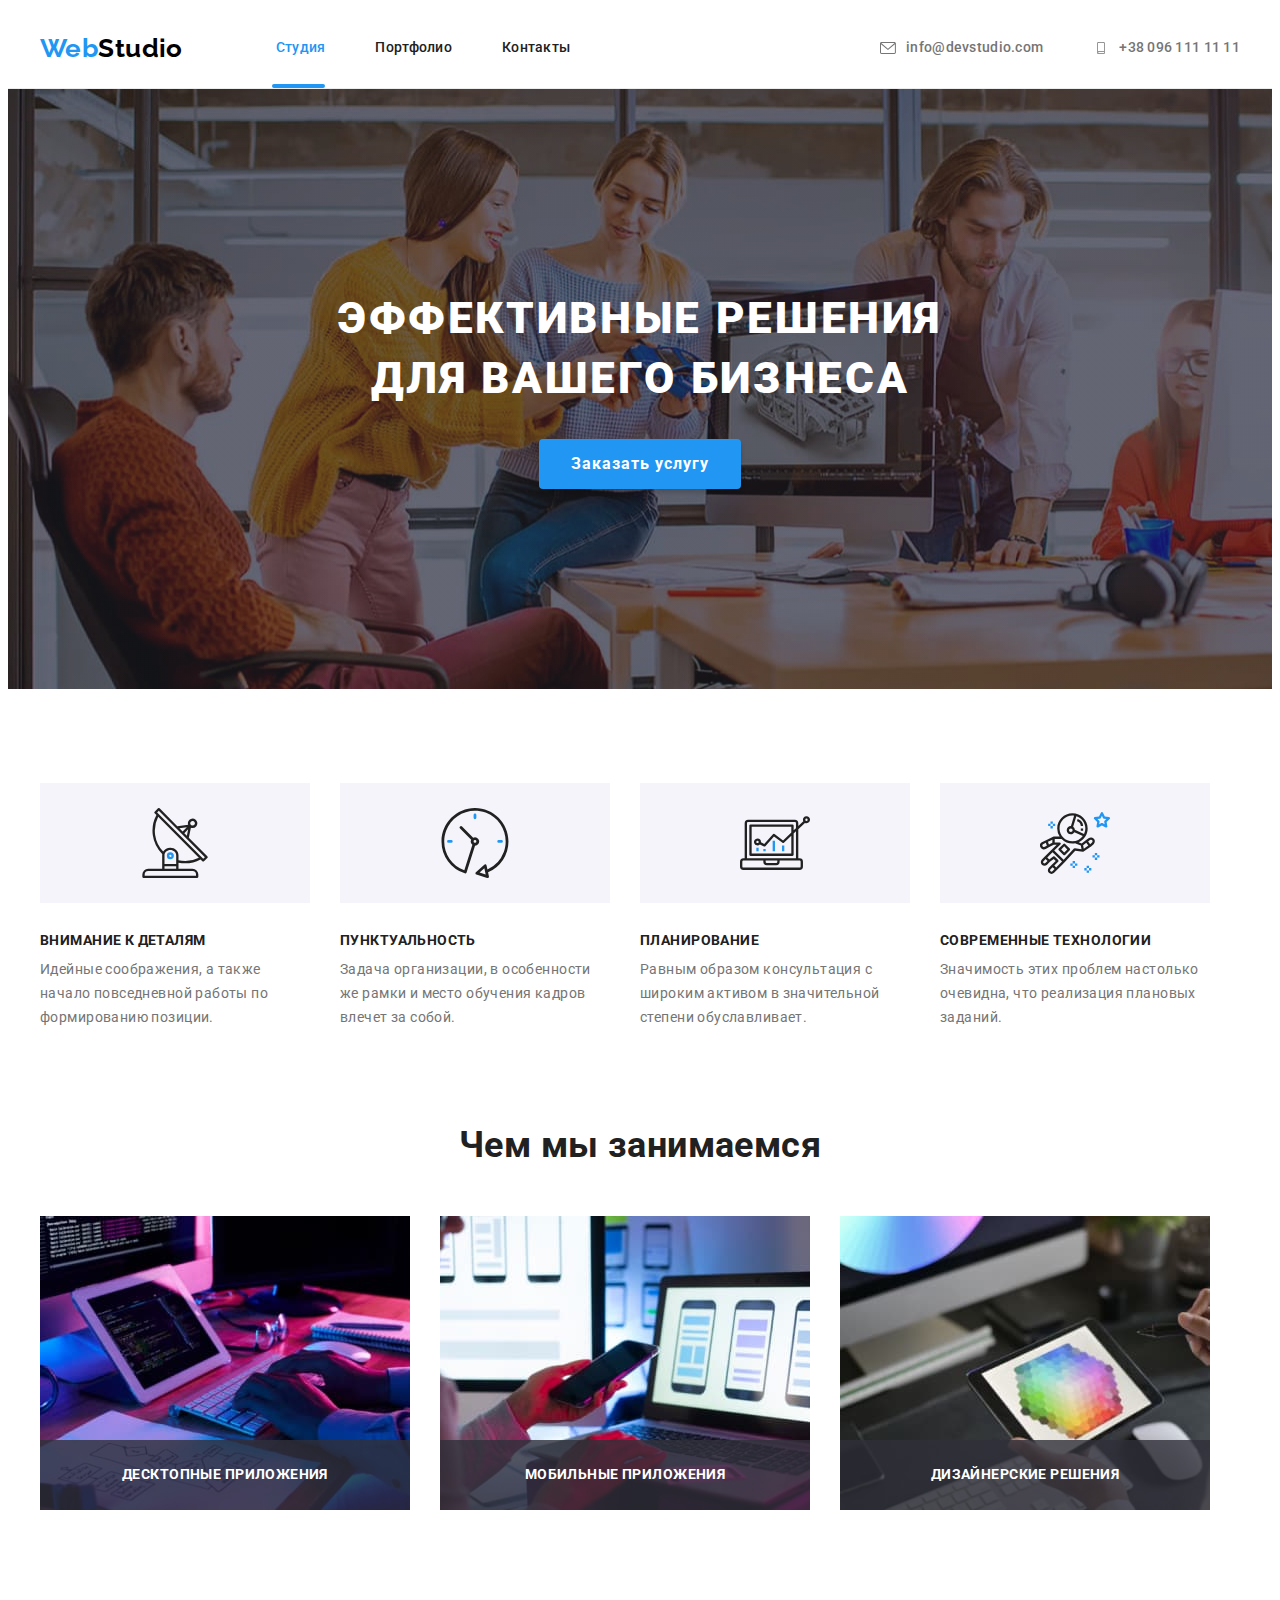
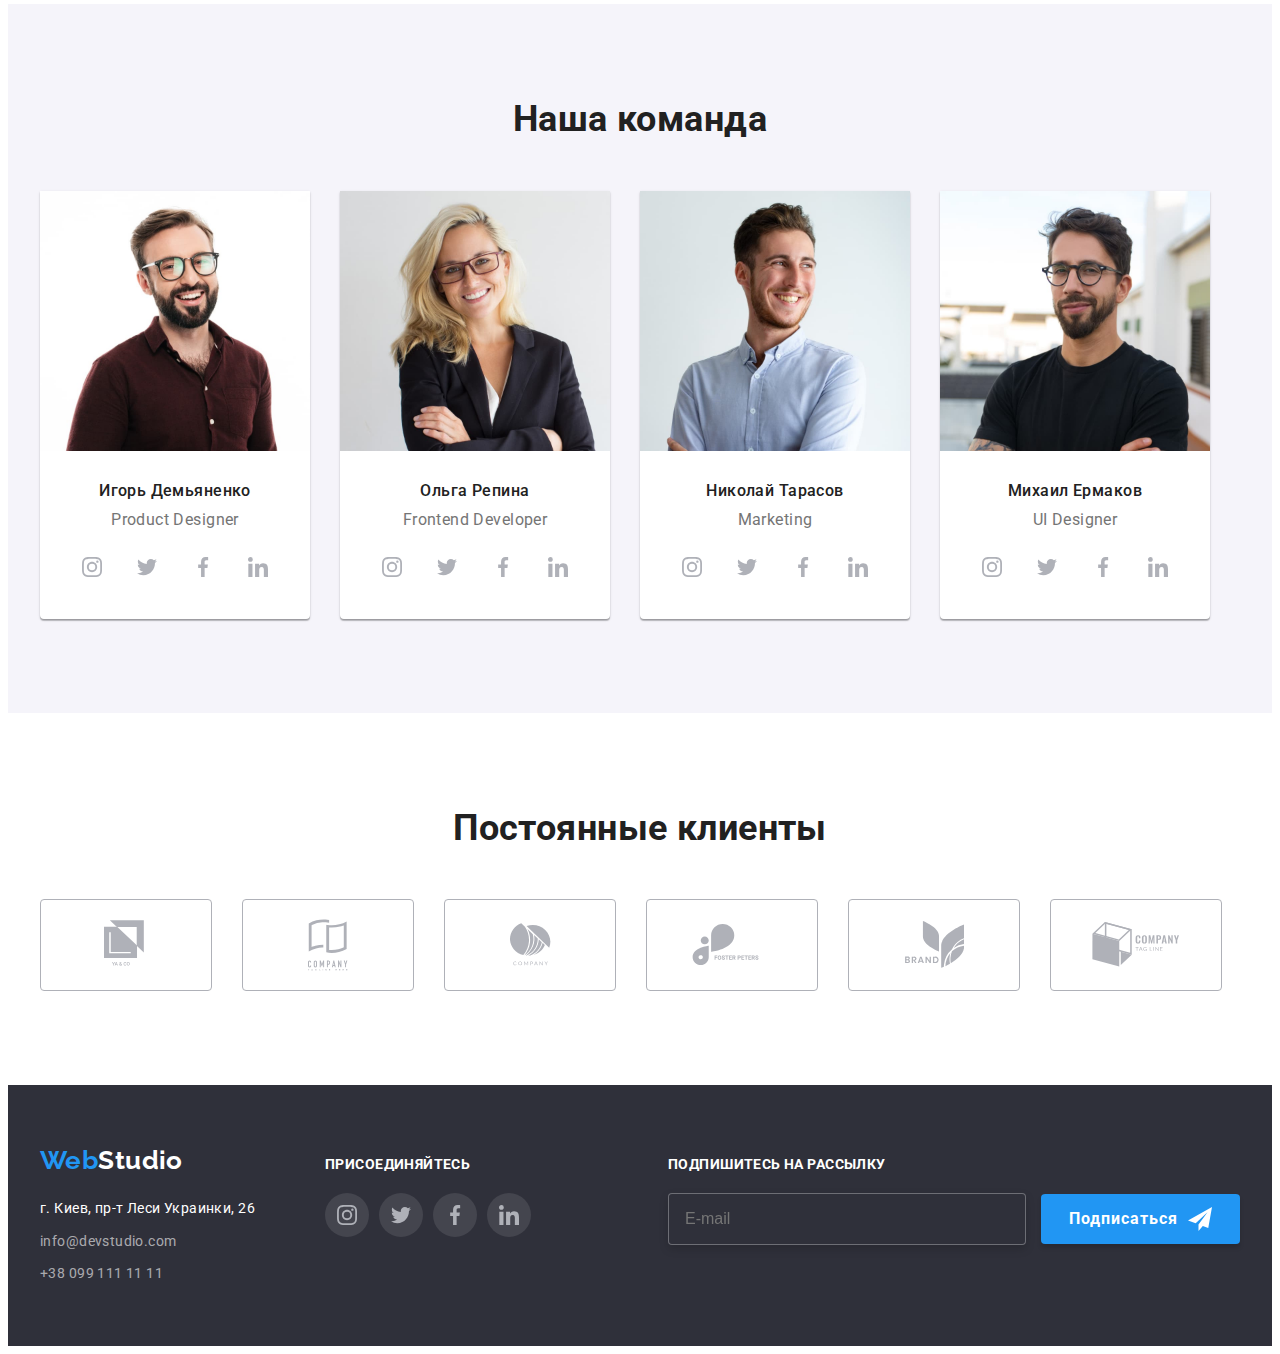
==== commit 3d5eda07: "BEM naming complite" ====
--- a/index.html
+++ b/index.html
@@ -24,10 +24,15 @@
       <div class="body__container">
         <nav class="navigation">
           <a href="./index.html" class="logo logo--color-black header__logo"
-            ><span class="logo__web">Web</span>Studio</a>
+            ><span class="logo__web">Web</span>Studio</a
+          >
           <ul class="list navigation__list">
             <li class="navigation__item">
-              <a href="./index.html" class="navigation__link navigation__current-page">Студия</a>
+              <a
+                href="./index.html"
+                class="navigation__link navigation__current-page"
+                >Студия</a
+              >
             </li>
             <li class="navigation__item">
               <a href="./portfolio.html" class="navigation__link">Портфолио</a>
@@ -39,7 +44,10 @@
         </nav>
         <ul class="list header-contact-list">
           <li class="header-contact-list__item">
-            <a href="mailto:info@devstudio.com" class="header-contact-list__link">
+            <a
+              href="mailto:info@devstudio.com"
+              class="header-contact-list__link"
+            >
               <svg
                 class="header-contact-list__icon"
                 aria-label="Электронный адрес"
@@ -75,53 +83,89 @@
           data-modal-open
           type="button "
           value="Заказать услугу"
-          class="button hero__button">
+          class="button hero__button"
+        >
           Заказать услугу
         </button>
         <div data-modal class="backdrop is-hidden">
           <div class="modal">
-            <h2 class="modal__title">Оставьте свои данные, мы вам перезвоним</h2>
+            <h2 class="modal__title">
+              Оставьте свои данные, мы вам перезвоним
+            </h2>
             <form class="form">
               <label class="form__field">
                 <input type="text" class="form__input" name="name" />
-                <svg aria-label="ваше имя" class="form__icon" width="18px" height="18px">
+                <svg
+                  aria-label="ваше имя"
+                  class="form__icon"
+                  width="18px"
+                  height="18px"
+                >
                   <use href="./images/icons.svg#icon-person"></use>
                 </svg>
                 <span class="form__label">Имя</span>
               </label>
               <label class="form__field">
                 <input type="tel" class="form__input" name="phone-number" />
-                <svg aria-label="номер телефона" class="form__icon" width="18px" height="18px">
+                <svg
+                  aria-label="номер телефона"
+                  class="form__icon"
+                  width="18px"
+                  height="18px"
+                >
                   <use href="./images/icons.svg#icon-phone"></use>
                 </svg>
                 <span class="form__label">Телефон</span>
               </label>
               <label class="form__field">
                 <input type="email" class="form__input" name="e-mail" />
-                <svg aria-label="электронный адрес" class="form__icon" width="18px" height="18px">
+                <svg
+                  aria-label="электронный адрес"
+                  class="form__icon"
+                  width="18px"
+                  height="18px"
+                >
                   <use href="./images/icons.svg#icon-email"></use>
                 </svg>
                 <span class="form__label">Почта</span>
               </label>
               <label class="form__field">
-                <textarea name="comment" class="form__comment" placeholder="Введите текст"></textarea>
+                <textarea
+                  name="comment"
+                  class="form__comment"
+                  placeholder="Введите текст"
+                ></textarea>
                 <span class="form__label">Комментарий</span>
               </label>
               <label class="form__policy-agree">
-                <input class="checkbox" type="checkbox" name="policy-agree" value="policy-agree">
-              <span class="checkbox__icon">
-              <svg aria-label="checkbox" class="checkbox__check" width="16px" height="15px">
-                <use href="./images/icons.svg#icon-check"></use>
-              </svg>
-              </span>
-              <span class="checkbox__text">Соглашаюсь с рассылкой и принимаю <a class="checkbox__link" href="#">Условия договора</a></span>
+                <input
+                  class="checkbox"
+                  type="checkbox"
+                  name="policy-agree"
+                  value="policy-agree"
+                />
+                <span class="checkbox__icon">
+                  <svg
+                    aria-label="checkbox"
+                    class="checkbox__check"
+                    width="16px"
+                    height="15px"
+                  >
+                    <use href="./images/icons.svg#icon-check"></use>
+                  </svg>
+                </span>
+                <span class="checkbox__text"
+                  >Соглашаюсь с рассылкой и принимаю
+                  <a class="checkbox__link" href="#">Условия договора</a></span
+                >
               </label>
-        <button
-          type="submit"
-          value="Отправить"
-          class="button form__button">
-          Отправить
-        </button>
+              <button
+                type="submit"
+                value="Отправить"
+                class="button form__button"
+              >
+                Отправить
+              </button>
             </form>
             <button
               data-modal-close
@@ -511,37 +555,53 @@
             <a href="mailto:info@devstudio.com" class="address__contacts"
               >info@devstudio.com</a
             >
-            <a href="tel:+380961111111" class="address__contacts"
-              >+38 096 111 11 11</a
+            <a href="tel:+380991111111" class="address__contacts"
+              >+38 099 111 11 11</a
             >
           </address>
         </div>
-        <div class="footer__social-links-thumb">
+        <div class="footer-social-link__s-thumb">
           <p class="footer__title">присоединяйтесь</p>
-          <ul class="footer__social-link-list">
-            <li class="footer__social-link-item">
-              <a href="#" class="social-link footer__social-link" aria-label="иконка instagram">
+          <ul class="footer-social-link__list">
+            <li class="footer-social-link__item">
+              <a
+                href="#"
+                class="social-link footer-social-link"
+                aria-label="иконка instagram"
+              >
                 <svg class="social-link__icon" width="20px" height="20px">
                   <use href="./images/icons.svg#instagram"></use>
                 </svg>
               </a>
             </li>
-            <li class="footer__social-link-item">
-              <a href="#" class="social-link footer__social-link" aria-label="иконка twitter">
+            <li class="footer-social-link__item">
+              <a
+                href="#"
+                class="social-link footer-social-link"
+                aria-label="иконка twitter"
+              >
                 <svg class="social-link__icon" width="20px" height="20px">
                   <use href="./images/icons.svg#twitter"></use>
                 </svg>
               </a>
             </li>
-            <li class="footer__social-link-item">
-              <a href="#" class="social-link footer__social-link" aria-label="иконка facebook">
+            <li class="footer-social-link__item">
+              <a
+                href="#"
+                class="social-link footer-social-link"
+                aria-label="иконка facebook"
+              >
                 <svg class="social-link__icon" width="20px" height="20px">
                   <use href="./images/icons.svg#facebook"></use>
                 </svg>
               </a>
             </li>
-            <li class="footer__social-link-item">
-              <a href="#" class="social-link footer__social-link" aria-label="иконка linkedin">
+            <li class="footer-social-link__item">
+              <a
+                href="#"
+                class="social-link footer-social-link"
+                aria-label="иконка linkedin"
+              >
                 <svg class="social-link__icon" width="20px" height="20px">
                   <use href="./images/icons.svg#linkedin"></use>
                 </svg>
--- a/css/styles.css
+++ b/css/styles.css
@@ -664,7 +664,7 @@
   align-items: baseline;
 }
 
-.footer__social-links-thumb {
+.footer-social-link__s-thumb {
   margin-left: 70px;
 }
 
@@ -677,17 +677,17 @@
   color: var(--white-color);
 }
 
-.footer__social-link-list {
+.footer-social-link__list {
   margin: 0;
   padding: 0;
   display: flex;
 }
 
-.footer__social-link-item:not(:last-child) {
+.footer-social-link__item:not(:last-child) {
   margin-right: 10px;
 }
 
-.footer__social-link {
+.footer-social-link {
   background-color: rgba(255, 255, 255, 0.1);
 }
 
@@ -733,11 +733,11 @@
   margin-bottom: 50px;
 }
 
-.work-filter .item + .item {
+.work-filter__item + .work-filter__item {
   margin-left: 8px;
 }
 
-.filter-button {
+.work-filter__button {
   padding: 6px 22px;
   font-weight: 500;
   font-size: 16px;
@@ -753,8 +753,8 @@
   transition-timing-function: var(--cubic-bezier);
 }
 
-.filter-button:hover,
-.filter-button:focus {
+.work-filter__button:hover,
+.work-filter__button:focus {
   color: var(--white-color);
   background-color: var(--accent);
   box-shadow: 0px 3px 1px rgba(0, 0, 0, 0.1), 0px 1px 2px rgba(0, 0, 0, 0.08),
@@ -769,26 +769,26 @@
   margin: -15px;
 }
 
-.work-list .item {
+.work-list__item {
   margin: 15px;
   flex-basis: calc(100% / 3 - 30px);
   box-sizing: border-box;
   transition: box-shadow var(--duration) var(--cubic-bezier);
 }
 
-.work-list .item:hover,
-.work-list .item:focus {
+.work-list__item:hover,
+.work-list__item:focus {
   box-shadow: 0px 1px 1px rgba(0, 0, 0, 0.12), 0px 4px 4px rgba(0, 0, 0, 0.06),
     1px 4px 6px rgba(0, 0, 0, 0.16);
 }
 
-.work-list-content {
+.work-list__content {
   padding: 20px 24px;
   border: 1px solid #eeeeee;
   border-top: none;
 }
 
-.work-name {
+.work-list__name {
   margin-bottom: 4px;
   font-size: 18px;
   line-height: 2;
@@ -796,18 +796,18 @@
   color: var(--heading-color);
 }
 
-.work-type {
+.work-list__type {
   margin-bottom: 0;
   font-size: 16px;
   line-height: 1.87;
 }
 
-.work-photo {
+.work-list__photo {
   position: relative;
   overflow: hidden;
 }
 
-.work-overlay {
+.work-list__overlay {
   position: absolute;
   top: 0;
   right: 0;
@@ -821,13 +821,13 @@
   transition: transform var(--duration) var(--cubic-bezier);
 }
 
-.work-list .item:hover .work-overlay,
-.work-list .item:focus .work-overlay {
+.work-list__item:hover .work-list__overlay,
+.work-list__item:focus .work-list__overlay {
   transform: translateY(0);
   transition: transform var(--duration) var(--cubic-bezier);
 }
 
-.work-overlay .text {
+.work-list__text {
   padding: 0 24px;
   font-size: 18px;
   line-height: 1.56;
